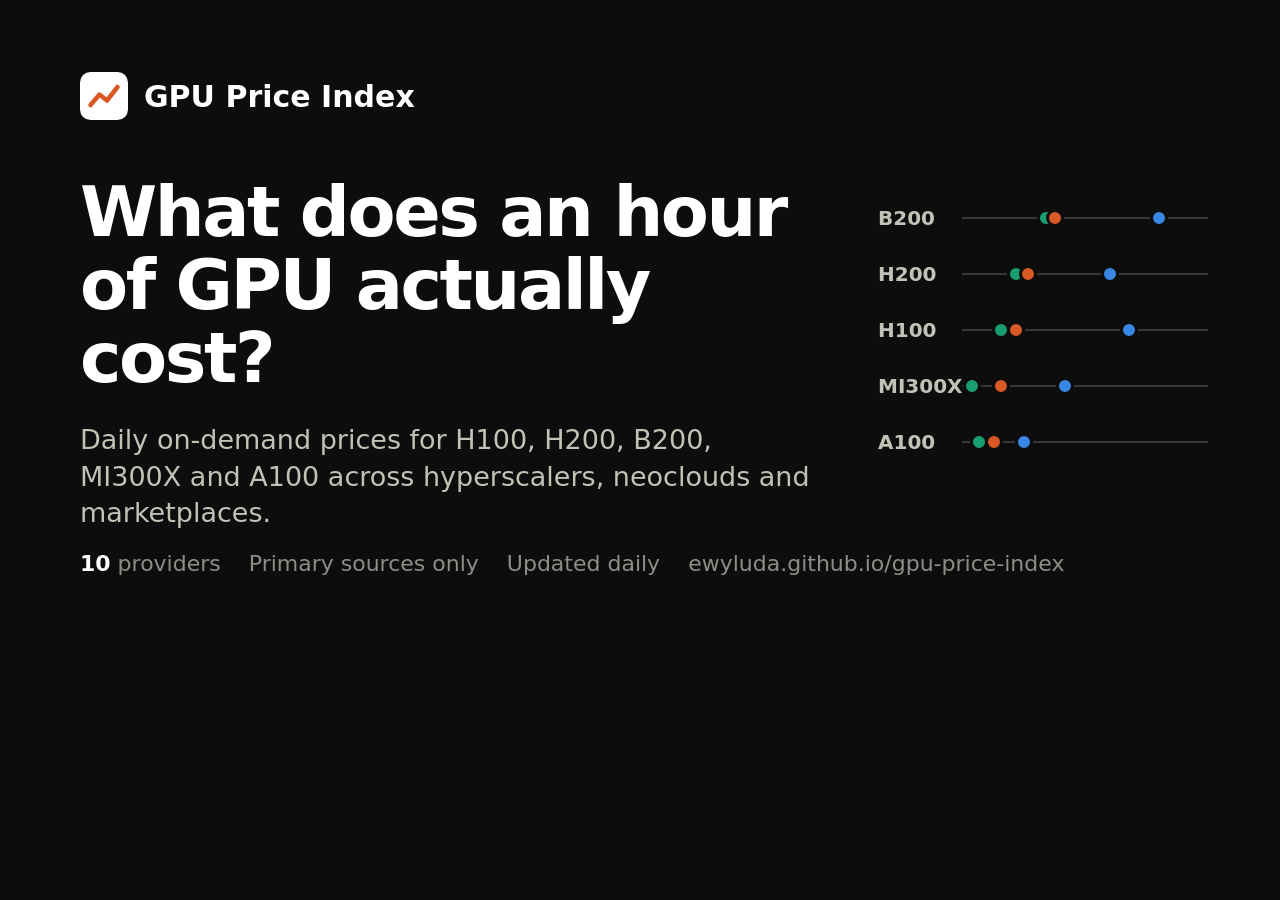
==== docs/img/social-preview.html @ c8001b86 "Portfolio polish: rename, previews, screenshots, marketplace floor - Rename to gpu-price-index (URLs" ====
<!doctype html><html><head><meta charset="utf-8"><style>
*{box-sizing:border-box;margin:0}
body{width:1280px;height:640px;background:#0d0d0d;color:#fff;font-family:system-ui,-apple-system,"Segoe UI",sans-serif;padding:72px 80px;position:relative;overflow:hidden}
.brand{display:flex;align-items:center;gap:16px;font-size:30px;font-weight:700}
.brand svg{width:48px;height:48px}
h1{font-size:70px;line-height:1.04;letter-spacing:-0.035em;font-weight:760;margin-top:56px;max-width:760px}
p{font-size:27px;color:#c3c2b7;margin-top:28px;max-width:740px;line-height:1.35}
.foot{position:absolute;left:80px;bottom:64px;font-size:22px;color:#8f8d86;display:flex;gap:28px}
.foot b{color:#fff;font-weight:600}
.plot{position:absolute;right:72px;top:190px;width:330px}
.row{display:flex;align-items:center;height:56px;position:relative}
.row span{width:84px;font-size:20px;font-weight:650;color:#c3c2b7}
.track{position:relative;flex:1;height:2px;background:#383835}
.track i{position:absolute;top:-8px;width:18px;height:18px;border-radius:50%;border:3px solid #0d0d0d;margin-left:-9px}
.h{background:#3987e5}.n{background:#d95926}.m{background:#199e70}
</style></head><body>
<div class="brand"><svg viewBox="0 0 32 32"><rect width="32" height="32" rx="7" fill="#fff"/><path d="M7 22l6-7 5 4 7-9" stroke="#d95926" stroke-width="3" fill="none" stroke-linecap="round" stroke-linejoin="round"/></svg>GPU Price Index</div>
<h1>What does an hour of GPU actually cost?</h1>
<p>Daily on-demand prices for H100, H200, B200, MI300X and A100 across hyperscalers, neoclouds and marketplaces.</p>
<div class="plot">
 <div class="row"><span>B200</span><div class="track"><i class="m" style="left:34%"></i><i class="n" style="left:38%"></i><i class="h" style="left:80%"></i></div></div>
 <div class="row"><span>H200</span><div class="track"><i class="m" style="left:22%"></i><i class="n" style="left:27%"></i><i class="h" style="left:60%"></i></div></div>
 <div class="row"><span>H100</span><div class="track"><i class="m" style="left:16%"></i><i class="n" style="left:22%"></i><i class="h" style="left:68%"></i></div></div>
 <div class="row"><span>MI300X</span><div class="track"><i class="m" style="left:4%"></i><i class="n" style="left:16%"></i><i class="h" style="left:42%"></i></div></div>
 <div class="row"><span>A100</span><div class="track"><i class="m" style="left:7%"></i><i class="n" style="left:13%"></i><i class="h" style="left:25%"></i></div></div>
</div>
<div class="foot"><span><b>10</b> providers</span><span>Primary sources only</span><span>Updated daily</span><span>ewyluda.github.io/gpu-price-index</span></div>
</body></html>
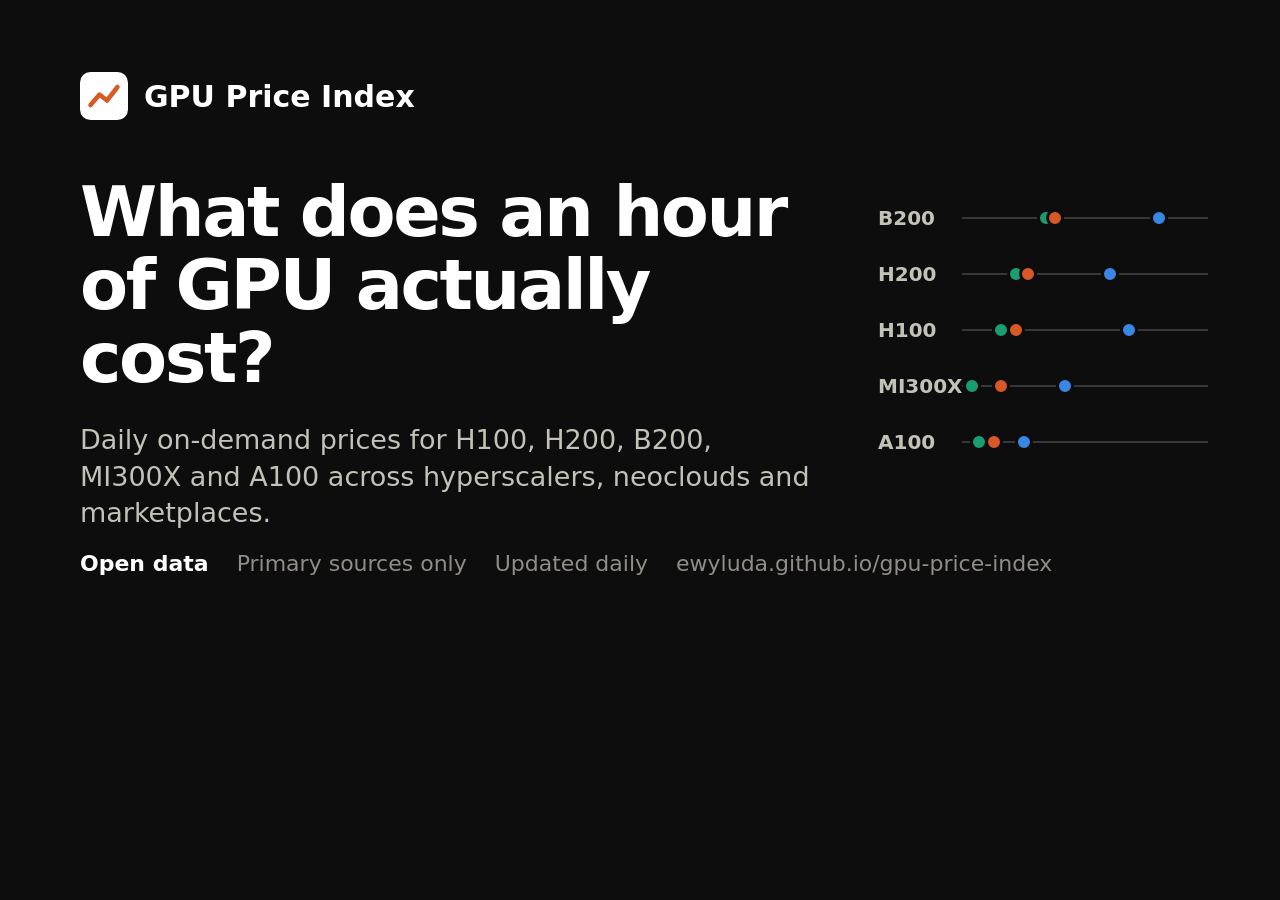
==== commit 1e77fb70: "Add Google Cloud and Oracle Cloud sources - Oracle: public price-list API, per-GPU-hour list prices " ====
--- a/docs/img/social-preview.html
+++ b/docs/img/social-preview.html
@@ -24,5 +24,5 @@
  <div class="row"><span>MI300X</span><div class="track"><i class="m" style="left:4%"></i><i class="n" style="left:16%"></i><i class="h" style="left:42%"></i></div></div>
  <div class="row"><span>A100</span><div class="track"><i class="m" style="left:7%"></i><i class="n" style="left:13%"></i><i class="h" style="left:25%"></i></div></div>
 </div>
-<div class="foot"><span><b>10</b> providers</span><span>Primary sources only</span><span>Updated daily</span><span>ewyluda.github.io/gpu-price-index</span></div>
+<div class="foot"><span><b>Open data</b></span><span>Primary sources only</span><span>Updated daily</span><span>ewyluda.github.io/gpu-price-index</span></div>
 </body></html>
